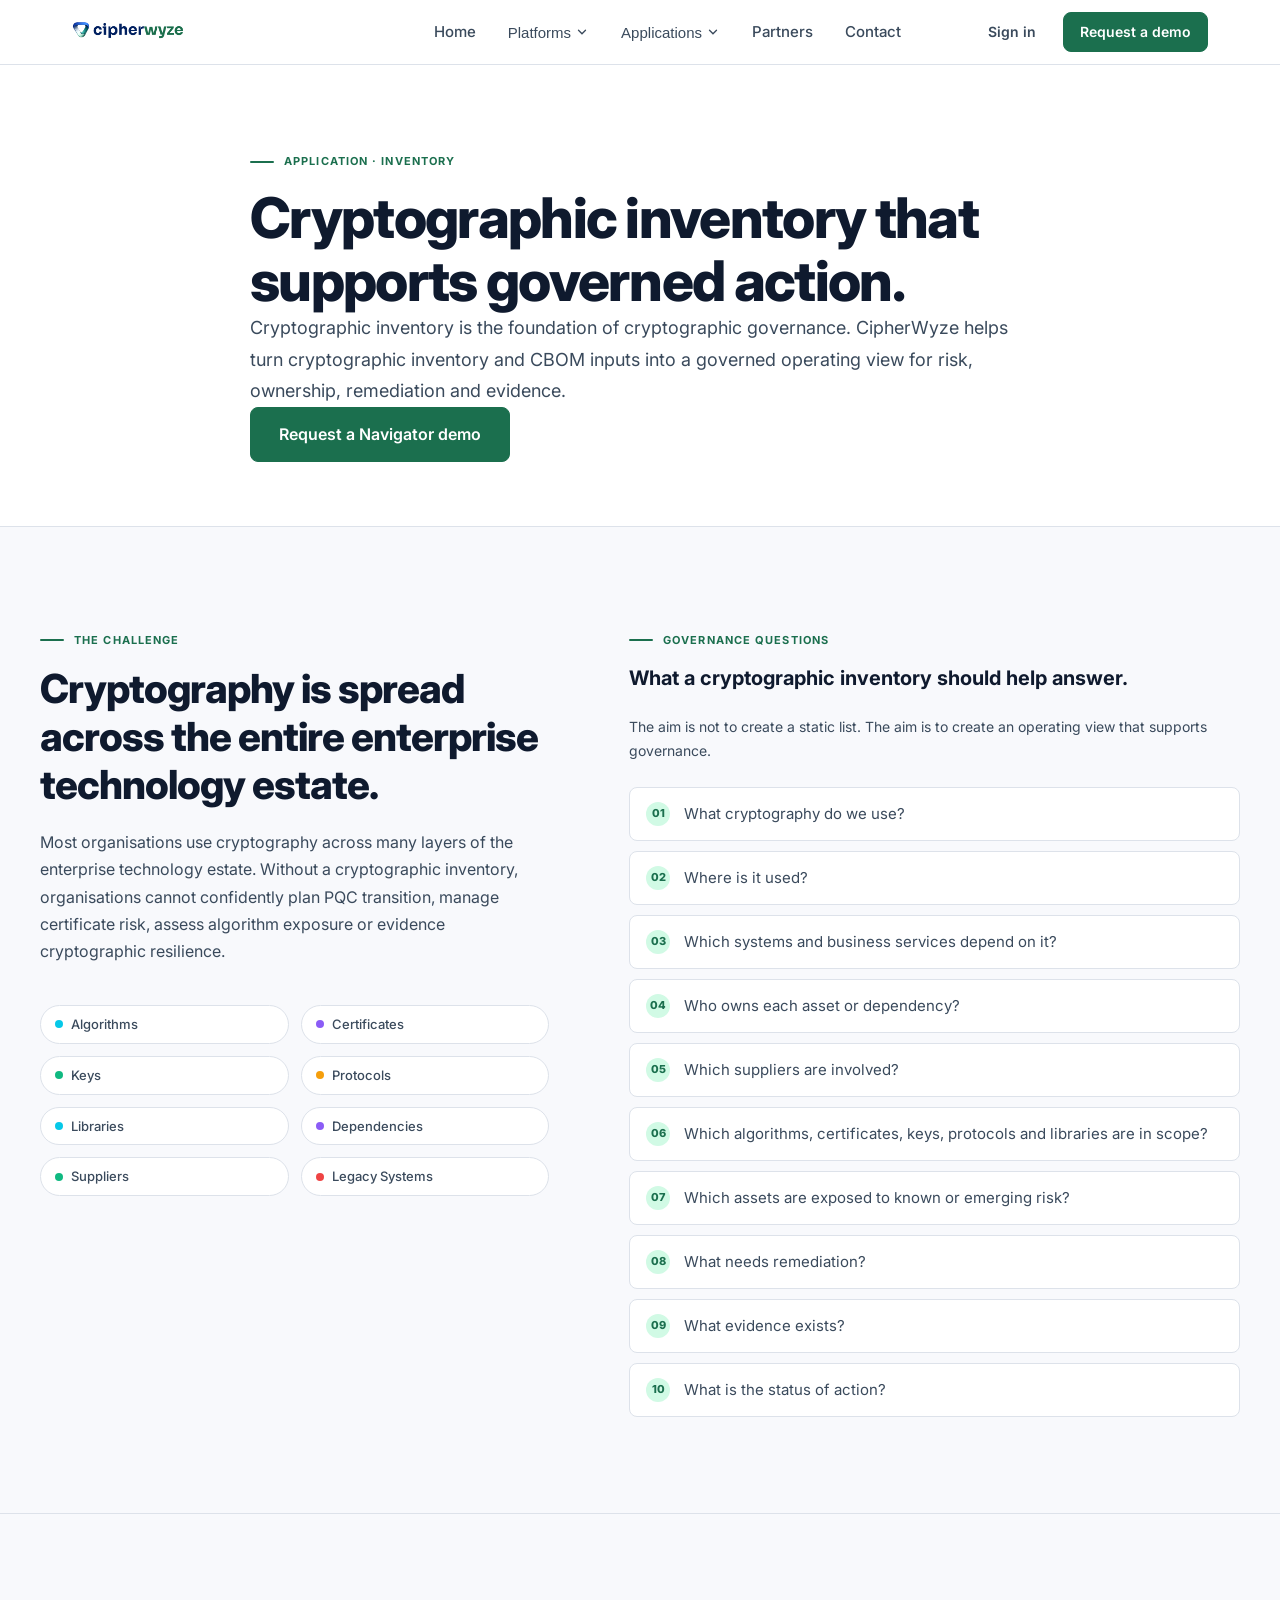
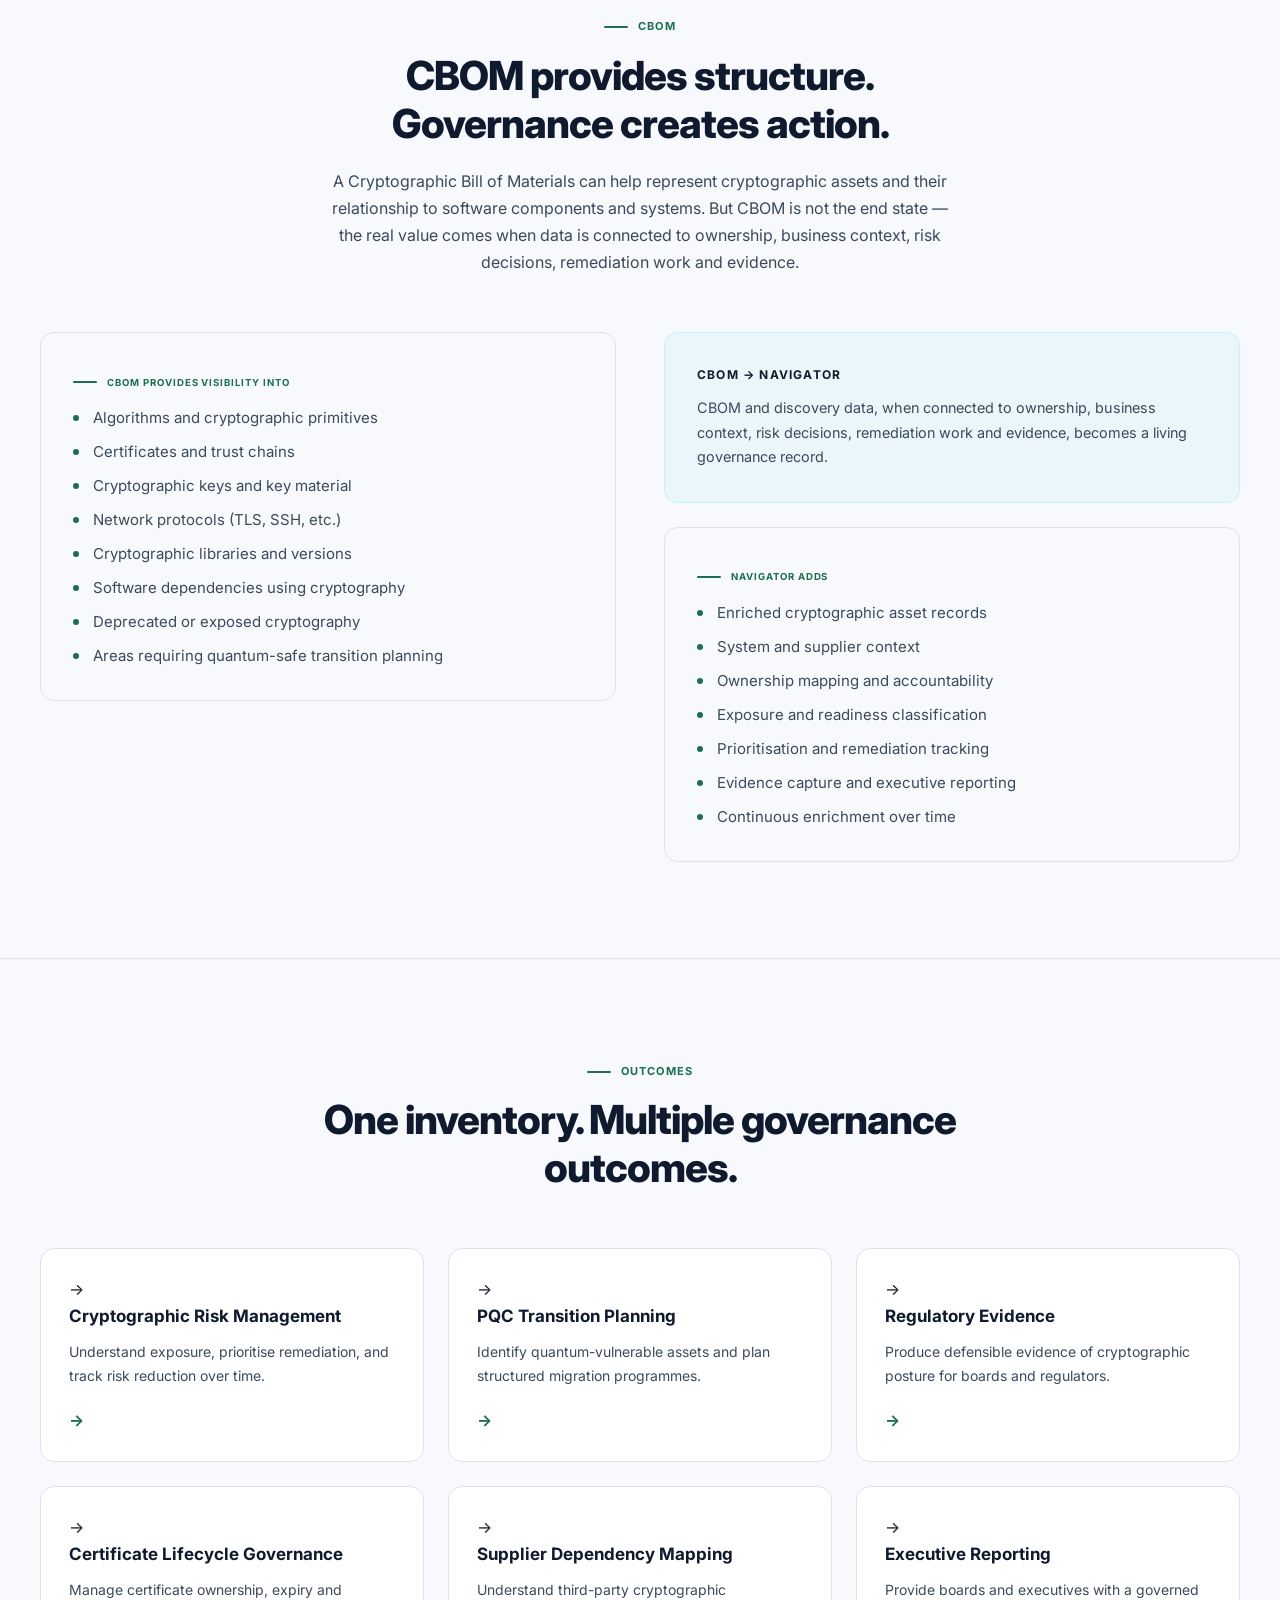
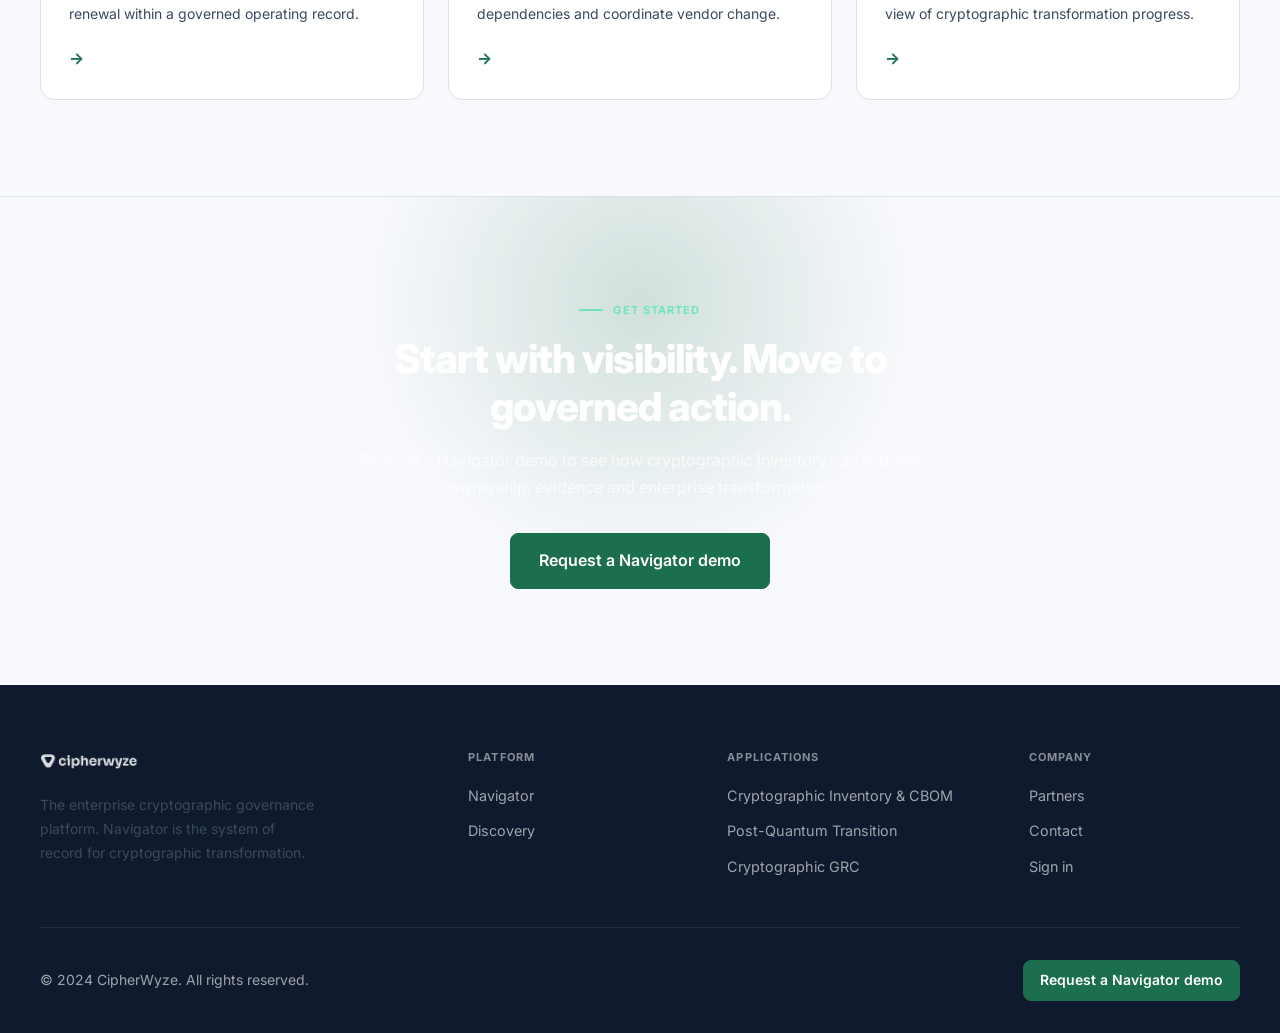
==== cryptographic-inventory.html @ f4c39ec3 "feat: initial CipherWyze site with interactive diagrams" ====
<!DOCTYPE html>
<html lang="en">
<head>
  <meta charset="UTF-8">
  <meta name="viewport" content="width=device-width, initial-scale=1.0">
  <title>Cryptographic Inventory and CBOM | CipherWyze</title>
  <meta name="description" content="Turn cryptographic inventory and CBOM inputs into a governed operating view for risk, ownership, remediation and evidence.">
  <link rel="preconnect" href="https://fonts.googleapis.com">
  <link rel="stylesheet" href="styles.css">
</head>
<body>
<div class="page-wrapper"><div class="page-content">

<nav class="nav">
  <div class="nav-inner">
    <a href="index.html" class="nav-logo"><img src="assets/cipherwyze-logo.png" alt="CipherWyze" height="32"></a>
    <div class="nav-links">
      <a href="index.html" class="nav-link">Home</a>
      <div class="nav-item"><button class="nav-link">Platforms <svg class="chevron" viewBox="0 0 16 16" fill="none"><path d="M4 6l4 4 4-4" stroke="currentColor" stroke-width="1.5" stroke-linecap="round"/></svg></button><div class="nav-dropdown"><div class="dd-label">Platforms</div><a href="navigator.html" class="dd-link"><div><div class="dd-link-text">Navigator</div><div class="dd-link-sub">Cryptographic governance platform</div></div></a><a href="discovery.html" class="dd-link"><div><div class="dd-link-text">Discovery</div><div class="dd-link-sub">Cryptographic evidence engine</div></div></a></div></div>
      <div class="nav-item"><button class="nav-link">Applications <svg class="chevron" viewBox="0 0 16 16" fill="none"><path d="M4 6l4 4 4-4" stroke="currentColor" stroke-width="1.5" stroke-linecap="round"/></svg></button><div class="nav-dropdown" style="min-width:280px"><div class="dd-label">Applications</div><a href="cryptographic-inventory.html" class="dd-link"><div><div class="dd-link-text">Cryptographic Inventory &amp; CBOM</div></div></a><a href="post-quantum.html" class="dd-link"><div><div class="dd-link-text">Post-Quantum Transition</div></div></a><a href="grc.html" class="dd-link"><div><div class="dd-link-text">Cryptographic GRC</div></div></a></div></div>
      <a href="partners.html" class="nav-link">Partners</a><a href="contact.html" class="nav-link">Contact</a>
    </div>
    <div class="nav-actions"><a href="https://navigator.cipherwyze.com" class="btn btn-ghost btn-sm">Sign in</a><a href="contact.html" class="btn btn-primary btn-sm">Request a demo</a></div>
    <button class="nav-burger" id="nav-burger"><span></span><span></span><span></span></button>
  </div>
  <div class="nav-mobile" id="nav-mobile">
    <a href="index.html" class="nm-link">Home</a>
    <div class="nm-section-title">Platforms</div><a href="navigator.html" class="nm-link nm-sub">Navigator</a><a href="discovery.html" class="nm-link nm-sub">Discovery</a>
    <div class="nm-section-title">Applications</div><a href="cryptographic-inventory.html" class="nm-link nm-sub">Cryptographic Inventory &amp; CBOM</a><a href="post-quantum.html" class="nm-link nm-sub">Post-Quantum Transition</a><a href="grc.html" class="nm-link nm-sub">Cryptographic GRC</a>
    <a href="partners.html" class="nm-link">Partners</a><a href="contact.html" class="nm-link">Contact</a>
    <div class="nm-actions"><a href="https://navigator.cipherwyze.com" class="btn btn-outline">Sign in</a><a href="contact.html" class="btn btn-primary">Request a demo</a></div>
  </div>
</nav>

<!-- PAGE HERO -->
<div class="page-hero">
  <div class="page-hero-inner">
    <div class="s-label"><span class="s-label-line"></span>Application · Inventory</div>
    <h1>Cryptographic inventory that supports governed action.</h1>
    <p class="lead">Cryptographic inventory is the foundation of cryptographic governance. CipherWyze helps turn cryptographic inventory and CBOM inputs into a governed operating view for risk, ownership, remediation and evidence.</p>
    <div style="display:flex;gap:1rem;flex-wrap:wrap">
      <a href="contact.html" class="btn btn-primary btn-lg">Request a Navigator demo</a>
    </div>
  </div>
</div>

<!-- THE PROBLEM -->
<section class="section">
  <div style="max-width:var(--max-w);margin:0 auto">
    <div style="display:grid;grid-template-columns:1fr 1.2fr;gap:5rem;align-items:start">
      <div class="aos">
        <div class="s-label"><span class="s-label-line"></span>The Challenge</div>
        <h2>Cryptography is spread across the entire enterprise technology estate.</h2>
        <p style="margin-top:1.25rem">Most organisations use cryptography across many layers of the enterprise technology estate. Without a cryptographic inventory, organisations cannot confidently plan PQC transition, manage certificate risk, assess algorithm exposure or evidence cryptographic resilience.</p>
        <div style="margin-top:2.5rem;display:grid;grid-template-columns:1fr 1fr;gap:0.75rem">
          <div class="tag"><div class="tag-dot" style="background:#06C8E8"></div>Algorithms</div>
          <div class="tag"><div class="tag-dot" style="background:#8B5CF6"></div>Certificates</div>
          <div class="tag"><div class="tag-dot" style="background:#10B981"></div>Keys</div>
          <div class="tag"><div class="tag-dot" style="background:#F59E0B"></div>Protocols</div>
          <div class="tag"><div class="tag-dot" style="background:#06C8E8"></div>Libraries</div>
          <div class="tag"><div class="tag-dot" style="background:#8B5CF6"></div>Dependencies</div>
          <div class="tag"><div class="tag-dot" style="background:#10B981"></div>Suppliers</div>
          <div class="tag"><div class="tag-dot" style="background:#EF4444"></div>Legacy Systems</div>
        </div>
      </div>
      <div class="aos aos-delay-2">
        <div class="s-label"><span class="s-label-line"></span>Governance Questions</div>
        <h3 style="font-size:1.25rem;margin-bottom:1.5rem">What a cryptographic inventory should help answer.</h3>
        <p style="margin-bottom:1.5rem;font-size:0.875rem">The aim is not to create a static list. The aim is to create an operating view that supports governance.</p>
        <div class="n-list">
          <div class="n-item"><span class="n-item-num">01</span>What cryptography do we use?</div>
          <div class="n-item"><span class="n-item-num">02</span>Where is it used?</div>
          <div class="n-item"><span class="n-item-num">03</span>Which systems and business services depend on it?</div>
          <div class="n-item"><span class="n-item-num">04</span>Who owns each asset or dependency?</div>
          <div class="n-item"><span class="n-item-num">05</span>Which suppliers are involved?</div>
          <div class="n-item"><span class="n-item-num">06</span>Which algorithms, certificates, keys, protocols and libraries are in scope?</div>
          <div class="n-item"><span class="n-item-num">07</span>Which assets are exposed to known or emerging risk?</div>
          <div class="n-item"><span class="n-item-num">08</span>What needs remediation?</div>
          <div class="n-item"><span class="n-item-num">09</span>What evidence exists?</div>
          <div class="n-item"><span class="n-item-num">10</span>What is the status of action?</div>
        </div>
      </div>
    </div>
  </div>
</section>

<!-- CBOM -->
<section class="section" style="background:var(--bg-surface);border-top:1px solid var(--border);border-bottom:1px solid var(--border)">
  <div style="max-width:var(--max-w);margin:0 auto">
    <div class="aos" style="text-align:center;max-width:640px;margin:0 auto 3.5rem">
      <div class="s-label" style="justify-content:center"><span class="s-label-line"></span>CBOM</div>
      <h2>CBOM provides structure. Governance creates action.</h2>
      <p style="margin-top:1.25rem">A Cryptographic Bill of Materials can help represent cryptographic assets and their relationship to software components and systems. But CBOM is not the end state — the real value comes when data is connected to ownership, business context, risk decisions, remediation work and evidence.</p>
    </div>
    <div style="display:grid;grid-template-columns:1fr 1fr;gap:3rem;align-items:start" class="aos aos-delay-1">
      <div style="background:var(--bg-card);border:1px solid var(--border);border-radius:var(--radius-lg);padding:2rem">
        <div class="s-label" style="font-size:0.6rem"><span class="s-label-line"></span>CBOM Provides Visibility Into</div>
        <ul class="item-list">
          <li>Algorithms and cryptographic primitives</li>
          <li>Certificates and trust chains</li>
          <li>Cryptographic keys and key material</li>
          <li>Network protocols (TLS, SSH, etc.)</li>
          <li>Cryptographic libraries and versions</li>
          <li>Software dependencies using cryptography</li>
          <li>Deprecated or exposed cryptography</li>
          <li>Areas requiring quantum-safe transition planning</li>
        </ul>
      </div>
      <div>
        <div style="background:rgba(6,200,232,0.05);border:1px solid rgba(6,200,232,0.15);border-radius:var(--radius-lg);padding:2rem;margin-bottom:1.5rem">
          <div style="font-size:0.75rem;font-weight:700;color:var(--cyan);text-transform:uppercase;letter-spacing:0.1em;margin-bottom:0.75rem">CBOM → Navigator</div>
          <p style="font-size:0.9rem">CBOM and discovery data, when connected to ownership, business context, risk decisions, remediation work and evidence, becomes a living governance record.</p>
        </div>
        <div style="background:var(--bg-card);border:1px solid var(--border);border-radius:var(--radius-lg);padding:2rem">
          <div class="s-label" style="font-size:0.6rem"><span class="s-label-line"></span>Navigator Adds</div>
          <ul class="item-list">
            <li>Enriched cryptographic asset records</li>
            <li>System and supplier context</li>
            <li>Ownership mapping and accountability</li>
            <li>Exposure and readiness classification</li>
            <li>Prioritisation and remediation tracking</li>
            <li>Evidence capture and executive reporting</li>
            <li>Continuous enrichment over time</li>
          </ul>
        </div>
      </div>
    </div>
  </div>
</section>

<!-- GOVERNANCE OUTCOMES -->
<section class="section">
  <div style="max-width:var(--max-w);margin:0 auto">
    <div class="aos" style="text-align:center;max-width:640px;margin:0 auto 3.5rem">
      <div class="s-label" style="justify-content:center"><span class="s-label-line"></span>Outcomes</div>
      <h2>One inventory. Multiple governance outcomes.</h2>
    </div>
    <div class="grid g3 aos aos-delay-1">
      <a href="grc.html" class="app-card">
        <div class="app-card-num">→</div>
        <h4>Cryptographic Risk Management</h4>
        <p>Understand exposure, prioritise remediation, and track risk reduction over time.</p>
        <div class="app-card-arrow">→</div>
      </a>
      <a href="post-quantum.html" class="app-card">
        <div class="app-card-num">→</div>
        <h4>PQC Transition Planning</h4>
        <p>Identify quantum-vulnerable assets and plan structured migration programmes.</p>
        <div class="app-card-arrow">→</div>
      </a>
      <a href="grc.html" class="app-card">
        <div class="app-card-num">→</div>
        <h4>Regulatory Evidence</h4>
        <p>Produce defensible evidence of cryptographic posture for boards and regulators.</p>
        <div class="app-card-arrow">→</div>
      </a>
      <a href="cryptographic-inventory.html" class="app-card">
        <div class="app-card-num">→</div>
        <h4>Certificate Lifecycle Governance</h4>
        <p>Manage certificate ownership, expiry and renewal within a governed operating record.</p>
        <div class="app-card-arrow">→</div>
      </a>
      <a href="cryptographic-inventory.html" class="app-card">
        <div class="app-card-num">→</div>
        <h4>Supplier Dependency Mapping</h4>
        <p>Understand third-party cryptographic dependencies and coordinate vendor change.</p>
        <div class="app-card-arrow">→</div>
      </a>
      <a href="navigator.html" class="app-card">
        <div class="app-card-num">→</div>
        <h4>Executive Reporting</h4>
        <p>Provide boards and executives with a governed view of cryptographic transformation progress.</p>
        <div class="app-card-arrow">→</div>
      </a>
    </div>
  </div>
</section>

<!-- CTA -->
<section class="cta-section" style="background:var(--bg-surface);border-top:1px solid var(--border)">
  <div class="cta-glow"></div>
  <div class="cta-inner aos">
    <div class="s-label" style="justify-content:center"><span class="s-label-line"></span>Get Started</div>
    <h2>Start with visibility. Move to governed action.</h2>
    <p>Request a Navigator demo to see how cryptographic inventory can support ownership, evidence and enterprise transformation.</p>
    <div class="cta-actions"><a href="contact.html" class="btn btn-primary btn-lg">Request a Navigator demo</a></div>
  </div>
</section>

<footer class="footer">
  <div class="footer-grid">
    <div class="footer-brand"><a href="index.html" class="footer-logo"><img src="assets/cipherwyze-logo.png" alt="CipherWyze" height="28" style="filter:brightness(0) invert(1);opacity:0.85"></a><p class="footer-brand-desc">The enterprise cryptographic governance platform. Navigator is the system of record for cryptographic transformation.</p></div>
    <div class="footer-col"><h6>Platform</h6><ul><li><a href="navigator.html">Navigator</a></li><li><a href="discovery.html">Discovery</a></li></ul></div>
    <div class="footer-col"><h6>Applications</h6><ul><li><a href="cryptographic-inventory.html">Cryptographic Inventory &amp; CBOM</a></li><li><a href="post-quantum.html">Post-Quantum Transition</a></li><li><a href="grc.html">Cryptographic GRC</a></li></ul></div>
    <div class="footer-col"><h6>Company</h6><ul><li><a href="partners.html">Partners</a></li><li><a href="contact.html">Contact</a></li><li><a href="https://navigator.cipherwyze.com">Sign in</a></li></ul></div>
  </div>
  <div class="footer-bottom"><div>© 2024 CipherWyze. All rights reserved.</div><a href="contact.html" class="btn btn-primary btn-sm">Request a Navigator demo</a></div>
</footer>

</div></div>
<script>
const burger = document.getElementById('nav-burger'); const mobileNav = document.getElementById('nav-mobile');
burger.addEventListener('click', () => { burger.classList.toggle('open'); mobileNav.classList.toggle('open'); });
const observer = new IntersectionObserver((entries) => { entries.forEach(e => { if (e.isIntersecting) { e.target.classList.add('in'); observer.unobserve(e.target); } }); }, { threshold: 0.1, rootMargin: '0px 0px -50px 0px' });
document.querySelectorAll('.aos').forEach(el => observer.observe(el));
</script>
</body></html>
---- styles.css ----
/* ============================================================
   CipherWyze Design System — Light Theme v2
   Colors derived from original brand:
     Navy:   #0F1A2E
     Green:  #1B6F4E (cipherwyze wordmark green)
     Teal:   #0D9488
     Grey:   #F8F9FC (background)
   ============================================================ */

@import url('https://fonts.googleapis.com/css2?family=Inter:wght@300;400;500;600;700;800;900&display=swap');

/* ---------- TOKENS ---------- */
:root {
  --navy:       #0F1A2E;
  --navy-2:     #1E2D45;
  --green:      #1B6F4E;
  --green-2:    #15573D;
  --green-light:#D1FAE5;
  --teal:       #0D9488;
  --teal-light: #CCFBF1;
  --amber:      #D97706;
  --red:        #DC2626;

  --bg:         #F8F9FC;
  --bg-white:   #FFFFFF;
  --bg-section: #F0F2F7;
  --bg-dark:    #0F1A2E;

  --text:       #0F1A2E;
  --text-2:     #3A4A5C;
  --text-3:     #6B7A8D;
  --text-inv:   #FFFFFF;

  --border:     #DDE2EA;
  --border-2:   #C8D0DC;

  --shadow-sm:  0 1px 3px rgba(15,26,46,0.08), 0 1px 2px rgba(15,26,46,0.04);
  --shadow-md:  0 4px 16px rgba(15,26,46,0.1), 0 2px 6px rgba(15,26,46,0.06);
  --shadow-lg:  0 8px 32px rgba(15,26,46,0.12), 0 4px 12px rgba(15,26,46,0.08);
  --shadow-xl:  0 16px 48px rgba(15,26,46,0.14), 0 6px 18px rgba(15,26,46,0.08);

  --radius:     0.5rem;
  --radius-lg:  0.875rem;
  --radius-xl:  1.25rem;
  --radius-2xl: 1.75rem;

  --max-w:      1200px;
  --font:       'Inter', -apple-system, BlinkMacSystemFont, sans-serif;
}

/* ---------- RESET ---------- */
*, *::before, *::after { box-sizing: border-box; margin: 0; padding: 0; }
html { font-size: 16px; scroll-behavior: smooth; }
body {
  font-family: var(--font);
  background: var(--bg);
  color: var(--text);
  line-height: 1.6;
  -webkit-font-smoothing: antialiased;
}
a { text-decoration: none; color: inherit; }
ul { list-style: none; }
img { display: block; max-width: 100%; }

/* ---------- PAGE WRAPPER ---------- */
.page-wrapper { min-height: 100vh; display: flex; flex-direction: column; }
.page-content { flex: 1; }

/* ---------- NAV ---------- */
.nav {
  position: sticky; top: 0; z-index: 100;
  background: rgba(255,255,255,0.95);
  backdrop-filter: blur(12px);
  border-bottom: 1px solid var(--border);
}
.nav-inner {
  max-width: var(--max-w);
  margin: 0 auto;
  padding: 0 2rem;
  height: 64px;
  display: flex;
  align-items: center;
  gap: 2rem;
}
.nav-logo {
  display: flex;
  align-items: center;
  flex-shrink: 0;
}
.nav-logo img {
  height: 32px;
  width: auto;
}
.nav-links {
  display: flex;
  align-items: center;
  gap: 0.25rem;
  margin-left: auto;
}
.nav-link {
  font-size: 0.9375rem;
  font-weight: 500;
  color: var(--text-2);
  padding: 0.5rem 0.875rem;
  border-radius: var(--radius);
  border: none;
  background: none;
  cursor: pointer;
  display: flex;
  align-items: center;
  gap: 0.25rem;
  transition: color 0.15s, background 0.15s;
  white-space: nowrap;
}
.nav-link:hover { color: var(--navy); background: var(--bg-section); }
.nav-link.active { color: var(--navy); }
.chevron { width: 14px; height: 14px; transition: transform 0.2s; }
.nav-item { position: relative; }
.nav-item:hover .nav-link { color: var(--navy); }
.nav-item:hover .chevron { transform: rotate(180deg); }

.nav-dropdown {
  position: absolute;
  top: calc(100% + 6px);
  left: 0;
  background: var(--bg-white);
  border: 1px solid var(--border);
  border-radius: var(--radius-lg);
  box-shadow: var(--shadow-lg);
  padding: 0.625rem;
  min-width: 240px;
  opacity: 0;
  visibility: hidden;
  transform: translateY(-6px);
  transition: all 0.2s ease;
  pointer-events: none;
}
.nav-item:hover .nav-dropdown {
  opacity: 1;
  visibility: visible;
  transform: translateY(0);
  pointer-events: all;
}
.dd-label {
  font-size: 0.6875rem;
  font-weight: 700;
  text-transform: uppercase;
  letter-spacing: 0.08em;
  color: var(--text-3);
  padding: 0.25rem 0.625rem 0.5rem;
}
.dd-link {
  display: block;
  padding: 0.75rem 0.875rem;
  border-radius: var(--radius);
  transition: background 0.15s;
  color: var(--text);
}
.dd-link:hover { background: var(--bg-section); }
.dd-link-text { font-size: 0.9375rem; font-weight: 600; }
.dd-link-sub { font-size: 0.8125rem; color: var(--text-3); margin-top: 0.125rem; }

.nav-actions {
  display: flex;
  align-items: center;
  gap: 0.625rem;
  margin-left: 1.5rem;
}

/* Burger */
.nav-burger {
  display: none;
  flex-direction: column;
  justify-content: center;
  gap: 5px;
  background: none;
  border: none;
  cursor: pointer;
  padding: 8px;
  margin-left: auto;
}
.nav-burger span {
  display: block;
  width: 22px;
  height: 2px;
  background: var(--text);
  border-radius: 2px;
  transition: all 0.25s;
}
.nav-burger.open span:nth-child(1) { transform: translateY(7px) rotate(45deg); }
.nav-burger.open span:nth-child(2) { opacity: 0; }
.nav-burger.open span:nth-child(3) { transform: translateY(-7px) rotate(-45deg); }

.nav-mobile {
  display: none;
  flex-direction: column;
  padding: 1rem 1.5rem 1.5rem;
  border-top: 1px solid var(--border);
  background: var(--bg-white);
}
.nav-mobile.open { display: flex; }
.nm-link {
  padding: 0.75rem 0;
  border-bottom: 1px solid var(--border);
  font-weight: 500;
  color: var(--text-2);
}
.nm-link.nm-sub { padding-left: 1rem; font-size: 0.9rem; }
.nm-section-title {
  font-size: 0.6875rem;
  font-weight: 700;
  text-transform: uppercase;
  letter-spacing: 0.08em;
  color: var(--text-3);
  padding: 1rem 0 0.25rem;
}
.nm-actions { display: flex; gap: 0.75rem; padding-top: 1.25rem; flex-wrap: wrap; }

/* ---------- BUTTONS ---------- */
.btn {
  display: inline-flex;
  align-items: center;
  gap: 0.5rem;
  border-radius: var(--radius);
  font-family: var(--font);
  font-weight: 600;
  cursor: pointer;
  border: 1.5px solid transparent;
  transition: all 0.15s ease;
  white-space: nowrap;
  text-decoration: none;
}
.btn-primary {
  background: var(--green);
  color: #fff;
  border-color: var(--green);
}
.btn-primary:hover { background: var(--green-2); border-color: var(--green-2); transform: translateY(-1px); box-shadow: var(--shadow-md); }

.btn-outline {
  background: transparent;
  color: var(--navy);
  border-color: var(--border-2);
}
.btn-outline:hover { background: var(--bg-section); border-color: var(--navy); }

.btn-ghost {
  background: transparent;
  color: var(--text-2);
  border-color: transparent;
}
.btn-ghost:hover { color: var(--navy); background: var(--bg-section); }

.btn-navy {
  background: var(--navy);
  color: #fff;
  border-color: var(--navy);
}
.btn-navy:hover { background: var(--navy-2); transform: translateY(-1px); box-shadow: var(--shadow-md); }

.btn-sm { font-size: 0.875rem; padding: 0.5rem 1rem; }
.btn-md { font-size: 0.9375rem; padding: 0.625rem 1.25rem; }
.btn-lg { font-size: 1rem; padding: 0.875rem 1.75rem; }

/* ---------- TYPOGRAPHY ---------- */
h1 { font-size: clamp(2.25rem, 5vw, 3.5rem); font-weight: 800; line-height: 1.12; letter-spacing: -0.03em; color: var(--navy); }
h2 { font-size: clamp(1.75rem, 3.5vw, 2.5rem); font-weight: 800; line-height: 1.2; letter-spacing: -0.025em; color: var(--navy); }
h3 { font-size: 1.5rem; font-weight: 700; line-height: 1.3; color: var(--navy); }
h4 { font-size: 1.25rem; font-weight: 700; color: var(--navy); }
h5 { font-size: 1.0625rem; font-weight: 700; color: var(--navy); }
h6 { font-size: 0.875rem; font-weight: 700; color: var(--navy); text-transform: uppercase; letter-spacing: 0.08em; }
p { color: var(--text-2); line-height: 1.7; }
.lead { font-size: 1.125rem; color: var(--text-2); line-height: 1.75; }

/* ---------- SECTION LABEL ---------- */
.s-label {
  display: inline-flex;
  align-items: center;
  gap: 0.625rem;
  font-size: 0.6875rem;
  font-weight: 700;
  text-transform: uppercase;
  letter-spacing: 0.1em;
  color: var(--green);
  margin-bottom: 1rem;
}
.s-label-line {
  display: block;
  width: 24px;
  height: 2px;
  background: var(--green);
  border-radius: 2px;
}

/* ---------- LAYOUT ---------- */
.section { padding: 6rem 2rem; }
.section-sm { padding: 3rem 2rem; }
.section-dark {
  background: var(--bg-dark);
  color: var(--text-inv);
}
.section-dark h2, .section-dark h3, .section-dark h4, .section-dark h5 { color: #fff; }
.section-dark p { color: rgba(255,255,255,0.7); }
.section-dark .s-label { color: #6EE7B7; }
.section-dark .s-label-line { background: #6EE7B7; }

.grid { display: grid; gap: 1.5rem; }
.g2 { grid-template-columns: repeat(2, 1fr); }
.g3 { grid-template-columns: repeat(3, 1fr); }
.g4 { grid-template-columns: repeat(4, 1fr); }

/* ---------- CARDS ---------- */
.card {
  background: var(--bg-white);
  border: 1px solid var(--border);
  border-radius: var(--radius-lg);
  padding: 1.75rem;
  transition: box-shadow 0.2s, transform 0.2s, border-color 0.2s;
}
.card:hover {
  box-shadow: var(--shadow-md);
  transform: translateY(-2px);
  border-color: var(--border-2);
}
.card-green {
  border-left: 3px solid var(--green);
}

/* ---------- PAGE HERO ---------- */
.page-hero {
  background: var(--bg-white);
  border-bottom: 1px solid var(--border);
  padding: 5rem 2rem 4rem;
}
.page-hero-inner {
  max-width: var(--max-w);
  margin: 0 auto;
  max-width: 780px;
}

/* ---------- SECTION CONTENT ---------- */
.section-inner { max-width: var(--max-w); margin: 0 auto; }

/* ---------- NUMBERED LIST ---------- */
.n-list { display: flex; flex-direction: column; gap: 0.625rem; }
.n-item {
  display: flex;
  align-items: center;
  gap: 0.875rem;
  padding: 0.875rem 1rem;
  background: var(--bg-white);
  border: 1px solid var(--border);
  border-radius: var(--radius);
  font-size: 0.9375rem;
  color: var(--text-2);
}
.n-item-num {
  font-size: 0.6875rem;
  font-weight: 800;
  color: var(--green);
  background: var(--green-light);
  width: 24px;
  height: 24px;
  border-radius: 50%;
  display: flex;
  align-items: center;
  justify-content: center;
  flex-shrink: 0;
}

/* ---------- ITEM LISTS ---------- */
.item-list { display: flex; flex-direction: column; gap: 0.625rem; }
.item-list li {
  padding-left: 1.25rem;
  position: relative;
  color: var(--text-2);
  font-size: 0.9375rem;
}
.item-list li::before {
  content: '';
  position: absolute;
  left: 0;
  top: 0.6em;
  width: 6px;
  height: 6px;
  border-radius: 50%;
  background: var(--green);
}

/* ---------- CHECKLIST ---------- */
.checklist { display: flex; flex-direction: column; gap: 0.75rem; }
.checklist li { display: flex; align-items: flex-start; gap: 0.75rem; font-size: 0.9375rem; color: var(--text-2); }
.check-icon {
  width: 20px;
  height: 20px;
  border-radius: 50%;
  background: var(--green-light);
  display: flex;
  align-items: center;
  justify-content: center;
  flex-shrink: 0;
  margin-top: 0.1rem;
}

/* ---------- TAGS ---------- */
.tag {
  display: inline-flex;
  align-items: center;
  gap: 0.5rem;
  padding: 0.5rem 0.875rem;
  background: var(--bg-white);
  border: 1px solid var(--border);
  border-radius: 999px;
  font-size: 0.8125rem;
  font-weight: 500;
  color: var(--text-2);
}
.tag-dot { width: 8px; height: 8px; border-radius: 50%; }

/* ---------- COMPARE ---------- */
.compare { display: grid; grid-template-columns: 1fr 1fr; gap: 2rem; }
.compare-col {
  background: var(--bg-white);
  border: 1px solid var(--border);
  border-radius: var(--radius-lg);
  padding: 2rem;
}

/* ---------- QUOTE ---------- */
.pullquote {
  border-left: 3px solid var(--green);
  padding: 1rem 1.25rem;
  background: var(--green-light);
  border-radius: 0 var(--radius) var(--radius) 0;
}
.pullquote p { color: var(--green-2); font-style: italic; font-size: 1rem; }

/* ---------- APP CARD ---------- */
.app-card {
  display: flex;
  flex-direction: column;
  background: var(--bg-white);
  border: 1px solid var(--border);
  border-radius: var(--radius-lg);
  padding: 1.75rem;
  transition: all 0.2s;
  cursor: pointer;
}
.app-card:hover {
  border-color: var(--green);
  box-shadow: var(--shadow-md);
  transform: translateY(-2px);
}
.app-card h4 { font-size: 1.0625rem; margin-bottom: 0.625rem; }
.app-card p { font-size: 0.875rem; flex: 1; }
.app-card-arrow { margin-top: 1.25rem; color: var(--green); font-size: 1rem; font-weight: 700; }

/* ---------- PARTNER TYPE CARD ---------- */
.partner-type {
  background: var(--bg-white);
  border: 1px solid var(--border);
  border-radius: var(--radius-lg);
  padding: 2rem;
  position: relative;
  overflow: hidden;
  transition: all 0.2s;
}
.partner-type:hover { box-shadow: var(--shadow-md); transform: translateY(-2px); }
.pt-num {
  position: absolute;
  top: 1.25rem;
  right: 1.5rem;
  font-size: 0.6875rem;
  font-weight: 800;
  color: var(--text-3);
  opacity: 0.5;
}
.pt-icon { font-size: 1.75rem; margin-bottom: 0.875rem; }

/* ---------- FORM ---------- */
.form-group { margin-bottom: 1.25rem; }
.form-label { display: block; font-size: 0.875rem; font-weight: 600; color: var(--text); margin-bottom: 0.375rem; }
.form-input {
  width: 100%;
  padding: 0.75rem 1rem;
  background: var(--bg-white);
  border: 1.5px solid var(--border);
  border-radius: var(--radius);
  font-family: var(--font);
  font-size: 0.9375rem;
  color: var(--text);
  outline: none;
  transition: border-color 0.15s, box-shadow 0.15s;
}
.form-input:focus { border-color: var(--green); box-shadow: 0 0 0 3px rgba(27,111,78,0.12); }
.form-input::placeholder { color: var(--text-3); }
textarea.form-input { min-height: 140px; resize: vertical; }
.form-select { appearance: none; background-image: url("data:image/svg+xml,%3Csvg xmlns='http://www.w3.org/2000/svg' viewBox='0 0 16 16' fill='none'%3E%3Cpath d='M4 6l4 4 4-4' stroke='%236B7A8D' stroke-width='1.5' stroke-linecap='round'/%3E%3C/svg%3E"); background-repeat: no-repeat; background-position: right 0.875rem center; background-size: 16px; padding-right: 2.5rem; }

/* ---------- CTA SECTION ---------- */
.cta-section {
  position: relative;
  padding: 6rem 2rem;
  background: var(--bg-dark);
  text-align: center;
  overflow: hidden;
}
.cta-section::before {
  content: '';
  position: absolute;
  top: -40%;
  left: 50%;
  transform: translateX(-50%);
  width: 600px;
  height: 600px;
  background: radial-gradient(circle, rgba(27,111,78,0.18) 0%, transparent 65%);
  pointer-events: none;
}
.cta-inner {
  position: relative;
  z-index: 1;
  max-width: 640px;
  margin: 0 auto;
}
.cta-inner h2 { color: #fff; }
.cta-inner p { color: rgba(255,255,255,0.7); margin-top: 1rem; }
.cta-inner .s-label { color: #6EE7B7; }
.cta-inner .s-label-line { background: #6EE7B7; }
.cta-actions { display: flex; justify-content: center; flex-wrap: wrap; gap: 1rem; margin-top: 2rem; }

/* ---------- FOOTER ---------- */
.footer {
  background: var(--navy);
  padding: 4rem 2rem 2rem;
  color: rgba(255,255,255,0.6);
}
.footer-grid {
  max-width: var(--max-w);
  margin: 0 auto 3rem;
  display: grid;
  grid-template-columns: 1.8fr 1fr 1.2fr 1fr;
  gap: 3rem;
}
.footer-brand {}
.footer-brand-desc { font-size: 0.875rem; margin-top: 1rem; line-height: 1.7; max-width: 280px; }
.footer-logo img { height: 28px; width: auto; filter: brightness(0) invert(1); }
.footer-col h6 { color: rgba(255,255,255,0.5); font-size: 0.6875rem; letter-spacing: 0.1em; margin-bottom: 1rem; }
.footer-col ul { display: flex; flex-direction: column; gap: 0.625rem; }
.footer-col a { font-size: 0.9rem; color: rgba(255,255,255,0.6); transition: color 0.15s; }
.footer-col a:hover { color: #fff; }
.footer-bottom {
  max-width: var(--max-w);
  margin: 0 auto;
  padding-top: 2rem;
  border-top: 1px solid rgba(255,255,255,0.08);
  display: flex;
  align-items: center;
  justify-content: space-between;
  font-size: 0.875rem;
  flex-wrap: wrap;
  gap: 1rem;
}

/* ---------- SCROLL ANIMATIONS ---------- */
.aos {
  opacity: 0;
  transform: translateY(24px);
  transition: opacity 0.6s ease, transform 0.6s ease;
}
.aos.in { opacity: 1; transform: translateY(0); }
.aos-delay-1 { transition-delay: 0.1s; }
.aos-delay-2 { transition-delay: 0.2s; }
.aos-delay-3 { transition-delay: 0.3s; }

/* ---------- SCREENSHOT FRAME ---------- */
.screenshot-frame {
  border-radius: var(--radius-xl);
  box-shadow: var(--shadow-xl);
  border: 1px solid var(--border);
  overflow: hidden;
  background: var(--bg-white);
}
.screenshot-frame img { width: 100%; height: auto; display: block; }

/* ---------- DIAGRAM CONTAINERS ---------- */
.diagram-container {
  background: var(--bg-white);
  border: 1px solid var(--border);
  border-radius: var(--radius-xl);
  padding: 2rem;
  box-shadow: var(--shadow-sm);
}
.diagram-title {
  text-align: center;
  font-size: 0.8125rem;
  font-weight: 700;
  text-transform: uppercase;
  letter-spacing: 0.08em;
  color: var(--text-3);
  margin-bottom: 1.5rem;
}

/* ---------- DARK SECTION CARDS ---------- */
.dark-card {
  background: rgba(255,255,255,0.06);
  border: 1px solid rgba(255,255,255,0.1);
  border-radius: var(--radius-lg);
  padding: 1.75rem;
}
.dark-card h5 { color: #fff; }
.dark-card p { color: rgba(255,255,255,0.65); }

/* ---------- HERO BADGE TAGS ---------- */
.hero-badge {
  display: inline-flex;
  align-items: center;
  gap: 0.5rem;
  padding: 0.375rem 0.875rem;
  border: 1px solid var(--border-2);
  border-radius: 999px;
  font-size: 0.8125rem;
  font-weight: 500;
  color: var(--text-2);
  background: var(--bg-white);
}

/* ---------- STATS ---------- */
.stat-grid { display: grid; grid-template-columns: repeat(3, 1fr); gap: 1px; background: var(--border); }
.stat-item { background: var(--bg-white); padding: 2rem 1.5rem; text-align: center; }
.stat-num { font-size: 2.5rem; font-weight: 800; color: var(--navy); }
.stat-label { font-size: 0.875rem; color: var(--text-3); margin-top: 0.25rem; }

/* ---------- RESPONSIVE ---------- */
@media (max-width: 1024px) {
  .g4 { grid-template-columns: repeat(2, 1fr); }
  .footer-grid { grid-template-columns: 1fr 1fr; }
}
@media (max-width: 768px) {
  .nav-links, .nav-actions { display: none; }
  .nav-burger { display: flex; }
  .section { padding: 4rem 1.25rem; }
  .page-hero { padding: 3rem 1.25rem; }
  .g2, .g3, .g4 { grid-template-columns: 1fr; }
  h1 { font-size: 2rem; }
  h2 { font-size: 1.625rem; }
  .compare { grid-template-columns: 1fr; }
  .footer-grid { grid-template-columns: 1fr; gap: 2rem; }
  .cta-section { padding: 4rem 1.25rem; }
  .stat-grid { grid-template-columns: 1fr; gap: 1px; }
}
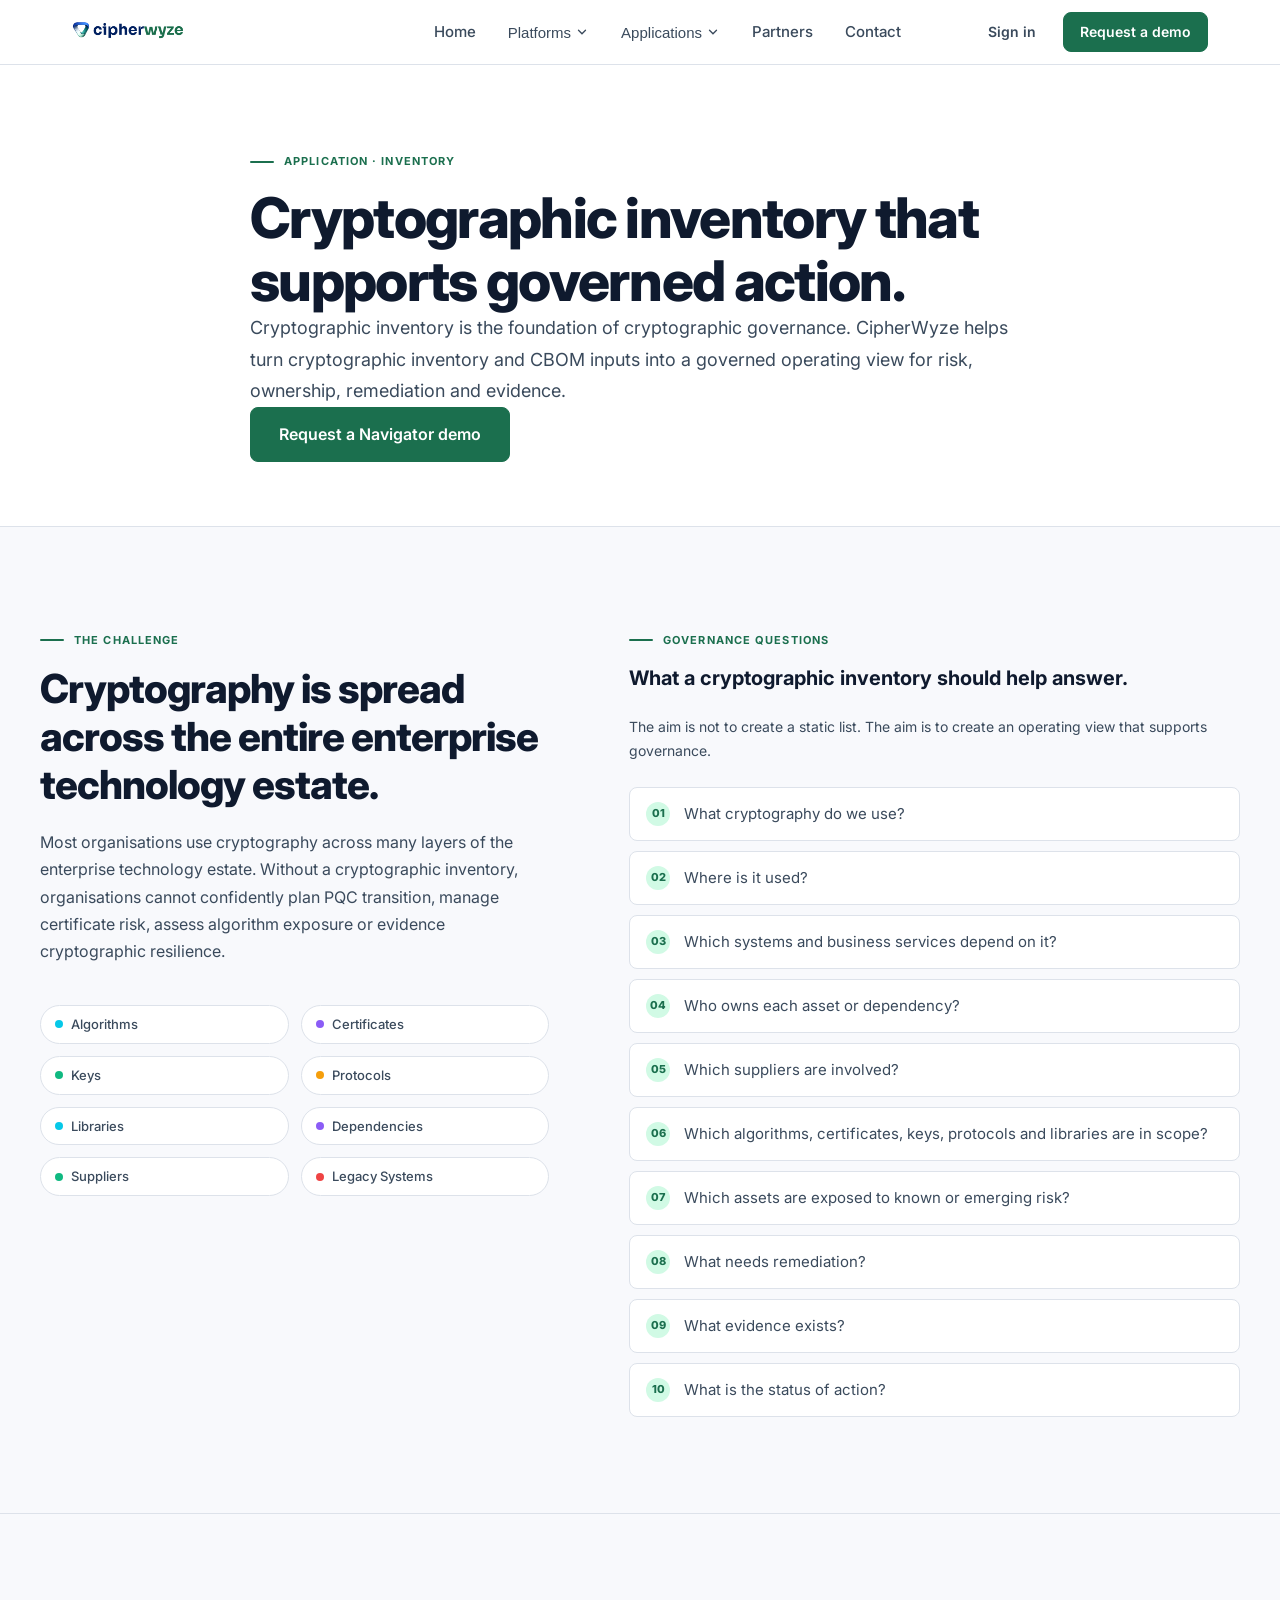
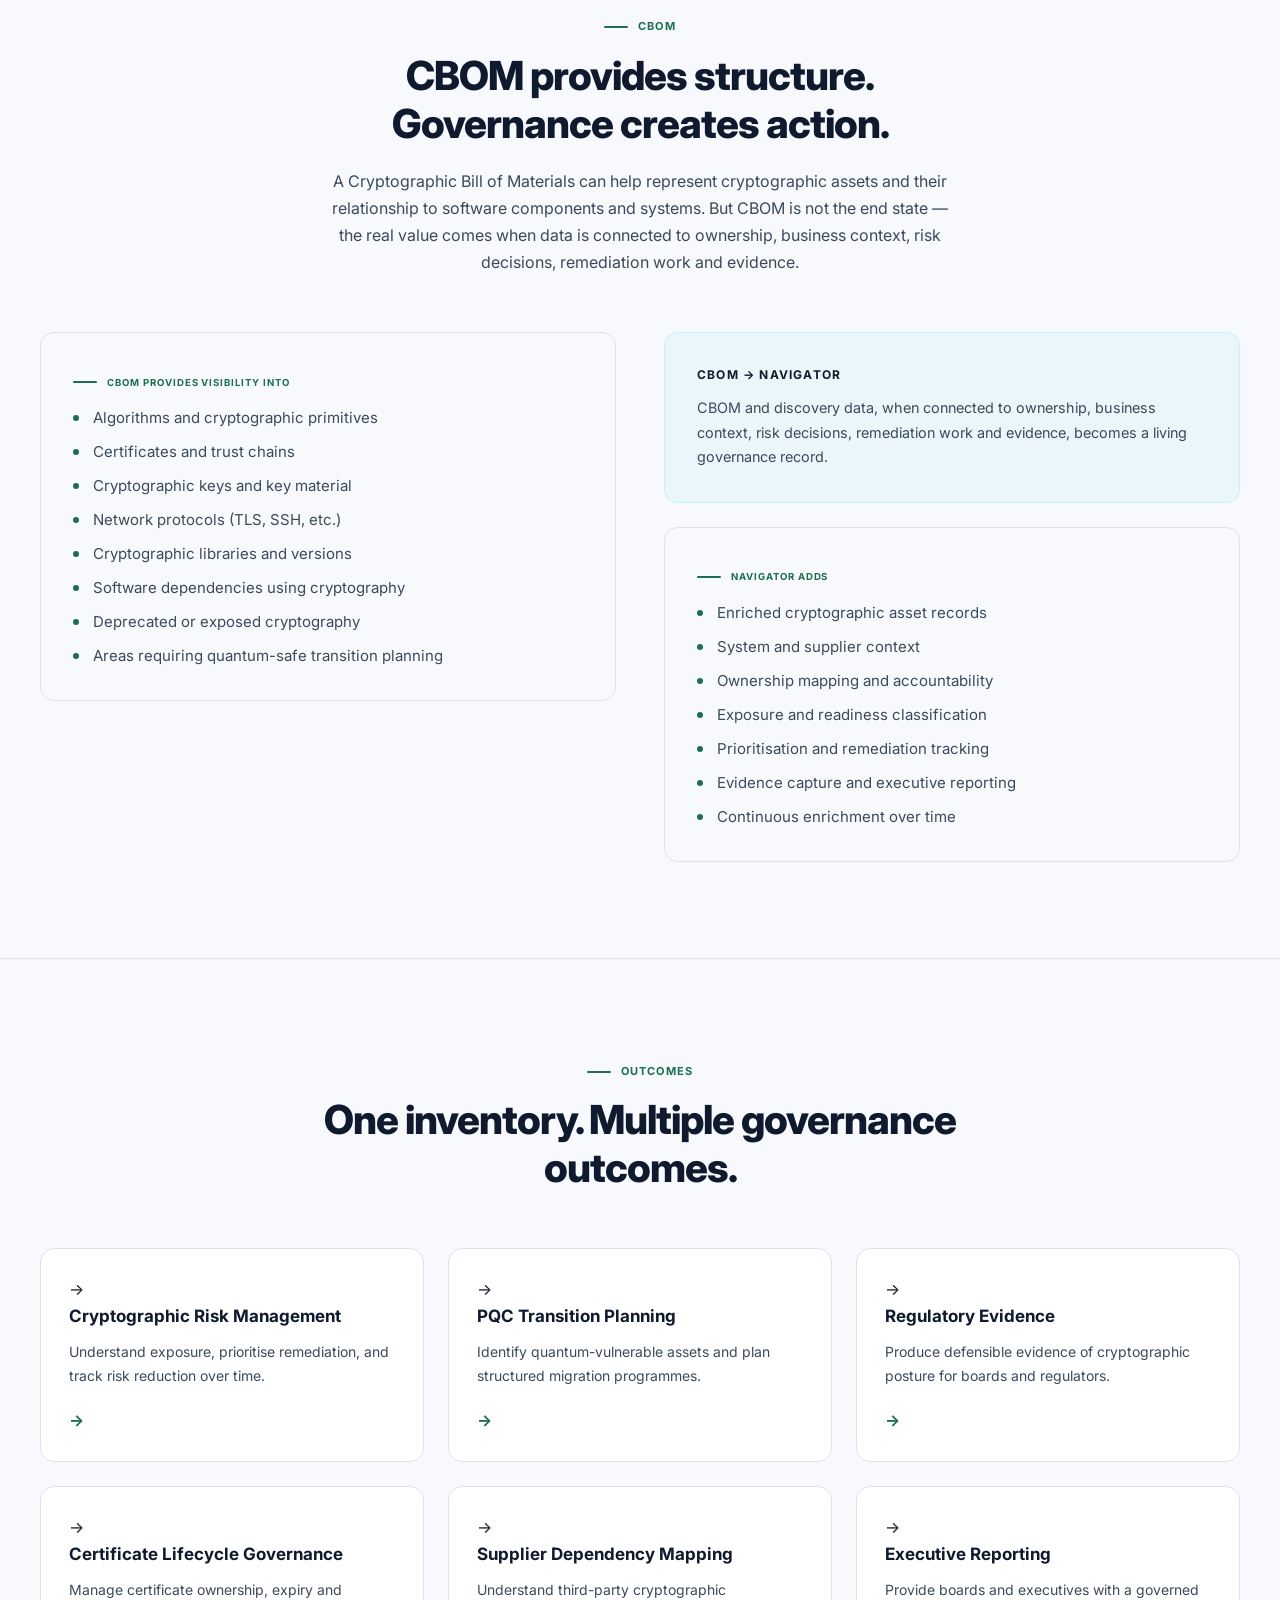
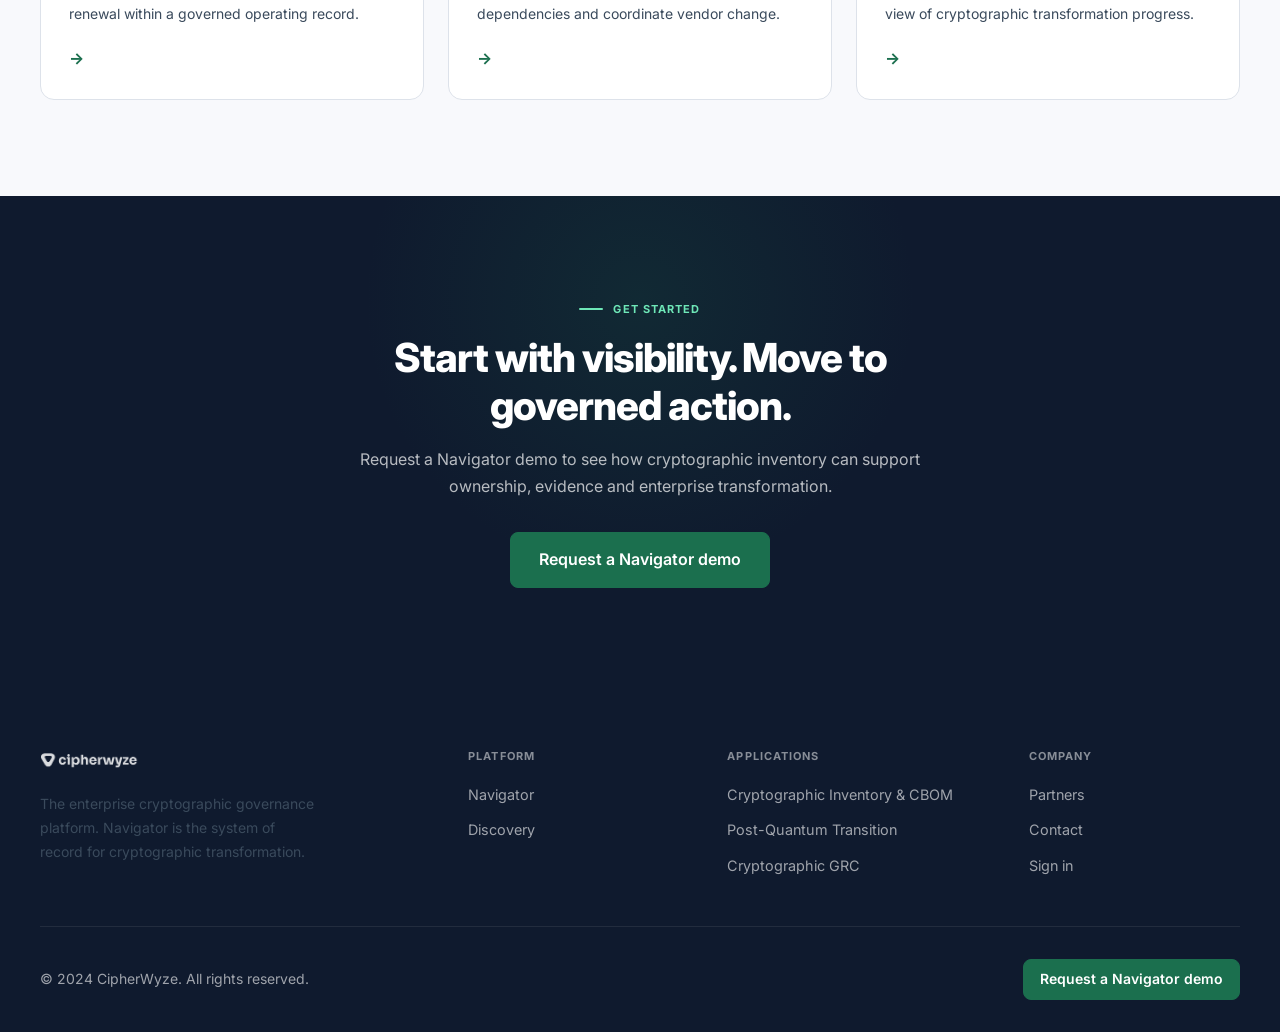
==== commit 21d3b78e: "fix: white-on-white CTA sections — restore dark bg on all sub-pages, fix outline btn contrast" ====
--- a/cryptographic-inventory.html
+++ b/cryptographic-inventory.html
@@ -177,7 +177,7 @@
 </section>
 
 <!-- CTA -->
-<section class="cta-section" style="background:var(--bg-surface);border-top:1px solid var(--border)">
+<section class="cta-section">
   <div class="cta-glow"></div>
   <div class="cta-inner aos">
     <div class="s-label" style="justify-content:center"><span class="s-label-line"></span>Get Started</div>
--- a/styles.css
+++ b/styles.css
@@ -243,6 +243,14 @@
   border-color: var(--border-2);
 }
 .btn-outline:hover { background: var(--bg-section); border-color: var(--navy); }
+.cta-section .btn-outline {
+  color: #fff;
+  border-color: rgba(255,255,255,0.4);
+}
+.cta-section .btn-outline:hover {
+  background: rgba(255,255,255,0.08);
+  border-color: rgba(255,255,255,0.7);
+}
 
 .btn-ghost {
   background: transparent;
